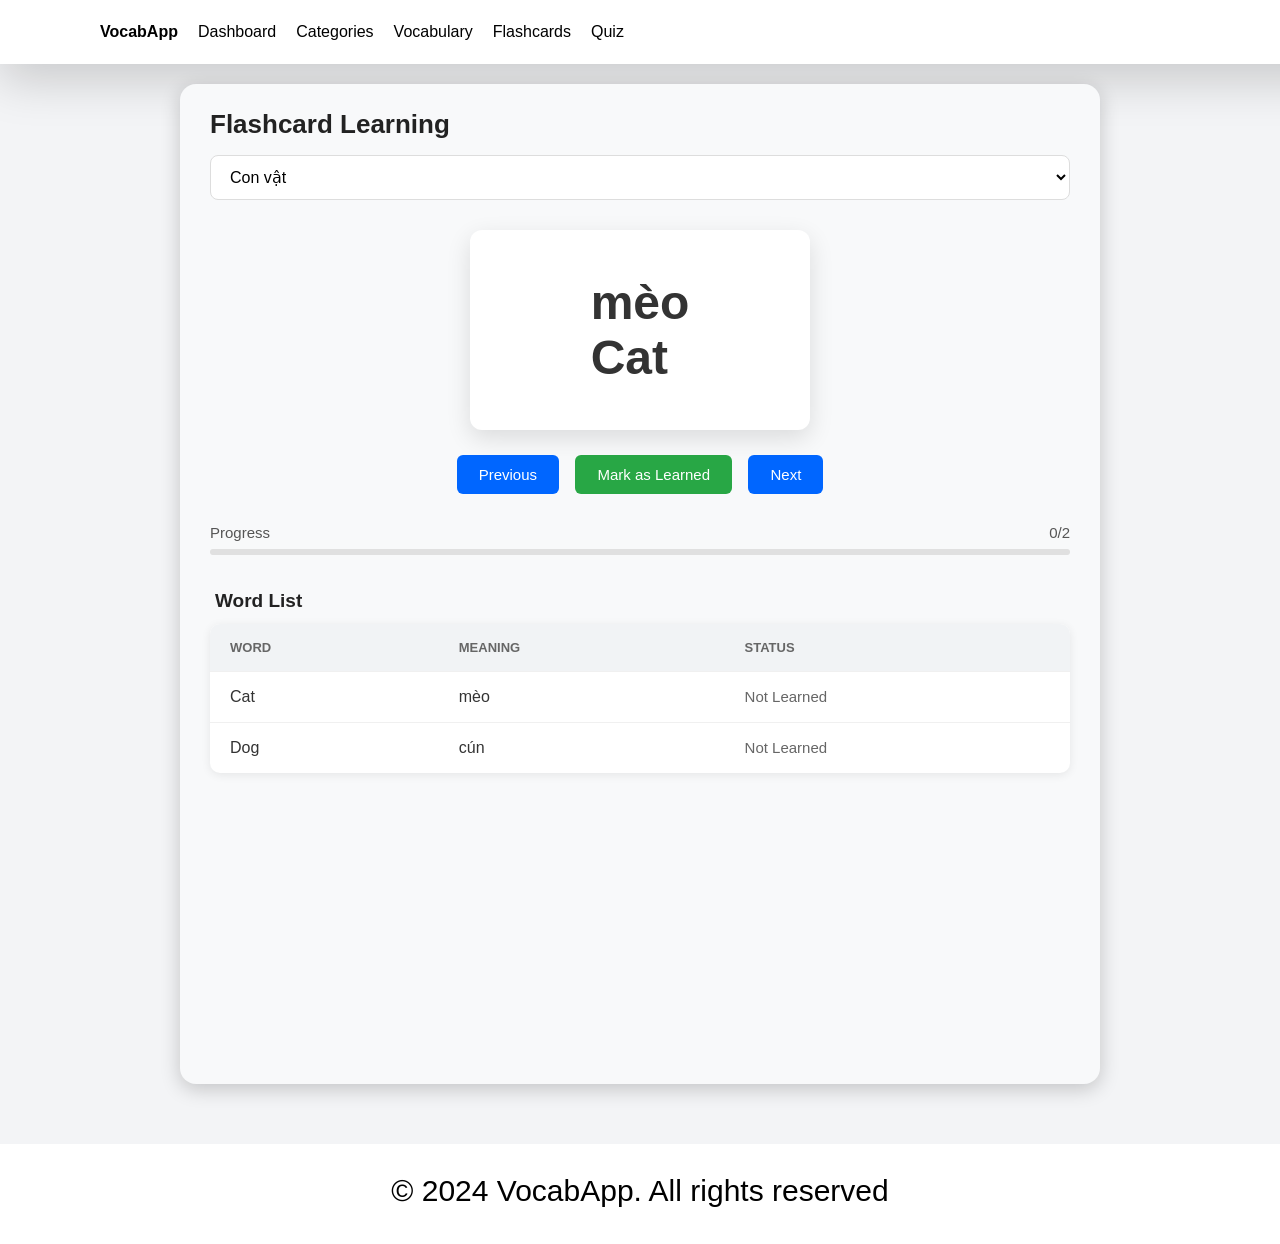
==== DỰ ÁN HỌC TỪ VỰNG NGOẠI NGỮ/flash card/index.html @ 01a1bfa6 "nop bai" ====
<!DOCTYPE html>
<html lang="en">
<head>
    <meta charset="UTF-8">
    <meta name="viewport" content="width=device-width, initial-scale=1.0">
    <title>Document</title>
    <link rel="stylesheet" href="./style.css">

</head>
<body>
      <header>
    <div class="start">
        <a href="../homepage/index.html"><b>VocabApp</b></a>
        <a>Dashboard</a>
        <a >Categories</a>
        <a href="../managent vocab word/index.html">Vocabulary</a>
        <a href="../flash card/index.html">Flashcards</a>
        <a href="../quizizz/index.html">Quiz</a>
    </div>
    
    <button class="logout">Logout</button>

  </header>




    <div class="app">
        <!-- Header -->
        <div class="header">
            <h1>Flashcard Learning</h1>
            <select class="lesson-select" id="lesson-select">
                <option value="">Con vật</option>
                <!-- Thêm các bài học khác ở đây -->
            </select>
        </div>

        <!-- Main Content -->
        <div class="main-content">
            <!-- Flashcard -->
            <div class="flashcard" id="flashcard">
                <div class="card-inner" id="card-inner">
                    <!-- Front -->
                    <div class="card-front">
                        <div class="word" id="front-word">mèo</div>
                    </div>
                    <!-- Back -->
                    <div class="card-back">
                        <div class="word" id="back-meaning">Cat</div>
                    </div>
                </div>
            </div>

            <!-- Control Buttons -->
            <div class="controls">
                <button class="btn btn-prev" id="btn-prev">Previous</button>
                <button class="btn btn-learned" id="btn-learned">Mark as Learned</button>
                <button class="btn btn-next" id="btn-next">Next</button>
            </div>

            <!-- Progress -->
            <div class="progress-container">
                <div class="progress-label">
                    <span>Progress</span>
                    <span id="progress-text">0/2</span>
                </div>
                <div class="progress-bar">
                    <div class="progress-fill" id="progress-fill"></div>
                </div>
            </div>

            <!-- Word List -->
            <div class="word-list">
                <h2>Word List</h2>
                <div class="table-container">
                    <table>
                        <thead>
                            <tr>
                                <th>WORD</th>
                                <th>MEANING</th>
                                <th>STATUS</th>
                            </tr>
                        </thead>
                        <tbody id="word-table-body">
                            <tr>
                                <td>Cat</td>
                                <td>mèo</td>
                                <td><span class="status">Not Learned</span></td>
                            </tr>
                            <tr>
                                <td>Dog</td>
                                <td>cún</td>
                                <td><span class="status">Not Learned</span></td>
                            </tr>
                        </tbody>
                    </table>
                </div>
            </div>
        </div>

</div>

<footer>
     <p>© 2024 VocabApp. All rights reserved</p>
</footer>

    

    <script src="./script.js"></script>
</body>
</html>
---- DỰ ÁN HỌC TỪ VỰNG NGOẠI NGỮ/flash card/style.css ----
*{
    padding: 0;
    margin: 0;
    box-sizing: border-box;
}

body{
    background-color: #f3f4f6;
    font-family: "Roboto", sans-serif;

}

header{
    background-color: #FFffff;
    display: flex;
    justify-content: space-between;
    height: 64px;
    width: 1520px;
    box-shadow: 0px 16px 48px 0px #0000002D;
 
}
.start{
    display: flex;
    justify-content: space-evenly;
    align-items: center;
    gap: 20px;
    margin-left: 100px;
}
.Categories{
  color: #4a90e2;
}
a{
  text-decoration: none;
  color: black;
  transition: 0.1s;
}
a:hover{
  color: #FFffff;
  text-align: center;
  background-color: #4a90e2;
  padding-top: 5px;
  width: 100px;
  height: 30px;
  transform: translate(1px);
  border-radius: 5px;
}


.logout{
    margin-top: 10px;
    margin-right: 100px;
    height: 47px;
     width: 119px;
     color: white;
     background-color: red;
     border: 5px;
     border-radius: 10px; 
     transition: 0.3s;
}
.logout:hover{
    padding: 10px;
    transform: translateX(10px); 
}

.app
{
    height: 1000px;
}




.app {
    width: 920px;
    margin: 20px auto;
    background: #f8f9fa;

    border-radius: 16px;
    padding: 25px 30px;
    font-family: Arial, sans-serif;
    min-height: 620px;
    box-shadow: 0 5px 20px rgba(0,0,0,0.2);
}


.header {
    margin-bottom: 25px;
}

.header h1 {
    font-size: 26px;
    margin: 0 0 15px 0;
    color: #222;
}

.lesson-select {
    width: 100%;
    padding: 12px 15px;
    font-size: 16px;
    border: 1px solid #ddd;
    border-radius: 8px;
    background: white;
}

.flashcard {
    width: 340px;
    height: 200px;
    margin: 30px auto 25px;
    background: white;
    border-radius: 12px;
    box-shadow: 0 8px 25px rgba(0,0,0,0.12);
    display: flex;
    align-items: center;
    justify-content: center;
    position: relative;
}

.word {
    font-size: 48px;
    font-weight: bold;
    color: #333;
}

.controls {
    text-align: center;
    margin: 20px 0 30px 0;
}

.btn {
    padding: 11px 22px;
    margin: 0 6px;
    border: none;
    border-radius: 6px;
    font-size: 15px;
    cursor: pointer;
}

.btn-prev {
    background: #0066ff;
    color: white;
}

.btn-learned {
    background: #28a745;
    color: white;
}

.btn-next {
    background: #0066ff;
    color: white;
}

.progress-container {
    margin-bottom: 35px;
}

.progress-label {
    display: flex;
    justify-content: space-between;
    font-size: 15px;
    color: #555;
    margin-bottom: 8px;
}

.progress-bar {
    height: 6px;
    background: #e0e0e0;
    border-radius: 10px;
}

.progress-fill {
    height: 100%;
    background: #0066ff;
    width: 0%;
    border-radius: 10px;
}


.word-list h2 {
    font-size: 19px;
    margin: 0 0 12px 5px;
    color: #222;
}

.table-container {
    background: white;
    border-radius: 10px;
    overflow: hidden;
    box-shadow: 0 2px 10px rgba(0,0,0,0.08);
}

table {
    width: 100%;
    border-collapse: collapse;
}

th, td {
    padding: 16px 20px;
    text-align: left;
}

th {
    background: #f1f3f5;
    font-size: 13px;
    font-weight: 600;
    color: #666;
    text-transform: uppercase;
}

td {
    font-size: 16px;
    color: #333;
    border-top: 1px solid #f0f0f0;
}

.status {
    color: #666;
    font-size: 15px;
}






footer{
    background-color: #FFffff;
    padding-top: 30px;
    text-align: center;
    margin-top: 60px;
    font-size: 30px;
    height: 100px;
}
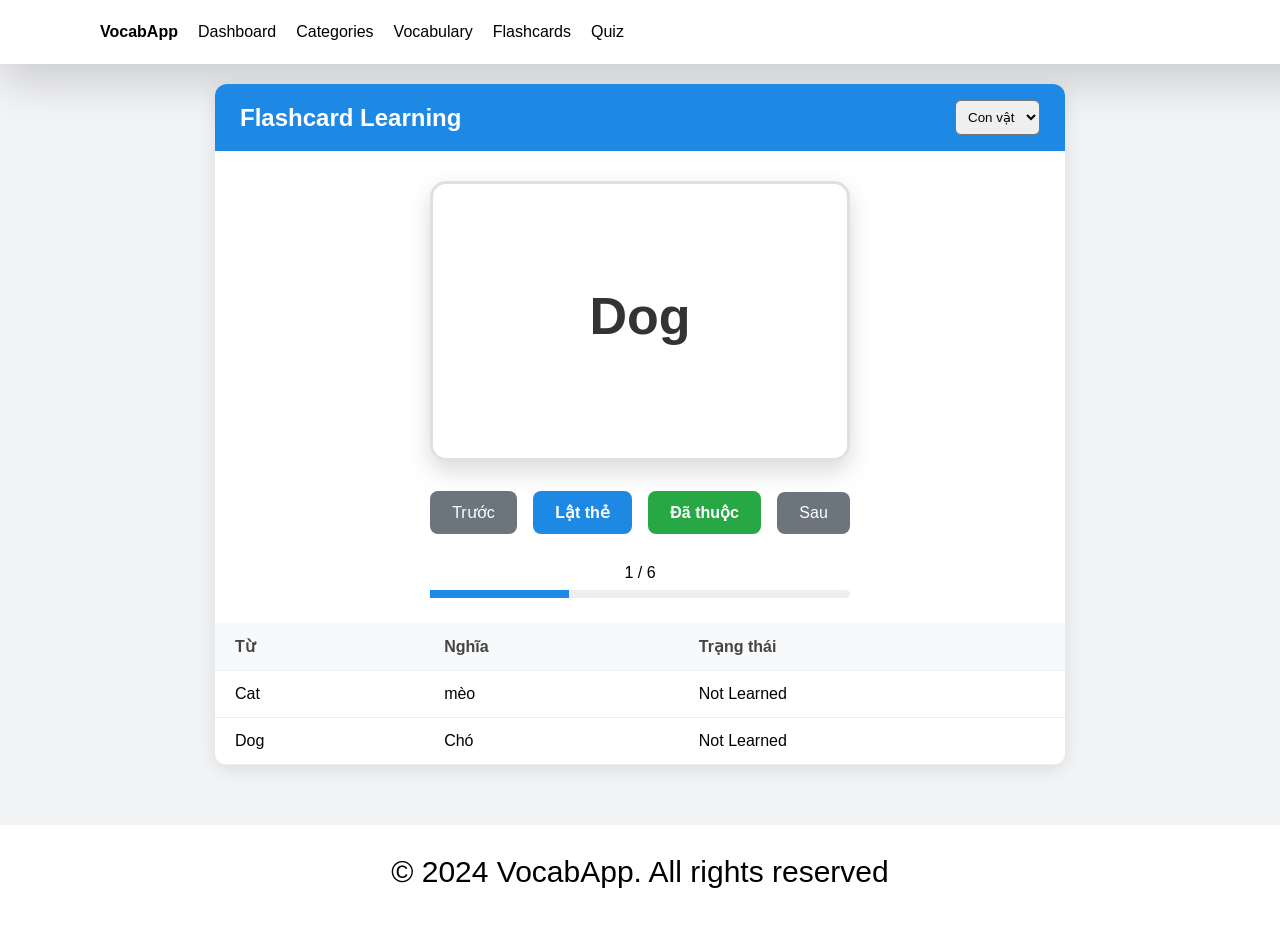
==== commit d6d58e53: "nop bai" ====
--- a/DỰ ÁN HỌC TỪ VỰNG NGOẠI NGỮ/flash card/index.html
+++ b/DỰ ÁN HỌC TỪ VỰNG NGOẠI NGỮ/flash card/index.html
@@ -23,80 +23,57 @@
   </header>
 
 
+<div class="container">
 
+    <div class="header">
+      <h2>Flashcard Learning</h2>
+      <select style="padding:8px; border-radius:6px;">
+        <option>Con vật</option>
+        <option>Cây cối</option>
+      </select>
+    </div>
 
-    <div class="app">
-        <!-- Header -->
-        <div class="header">
-            <h1>Flashcard Learning</h1>
-            <select class="lesson-select" id="lesson-select">
-                <option value="">Con vật</option>
-                <!-- Thêm các bài học khác ở đây -->
-            </select>
+    <div class="flashcard" id="flashcard">
+      <div class="card-inner" id="cardInner">
+
+        <div class="card-front">
+          <div>
+            <div id="frontWord" class="word">Dog</div>
+            <p style="color:#888; margin-top:10px;"></p>
+          </div>
         </div>
+        <div class="card-back">
+          <div>
+            
+          </div>
+        </div>
+      </div>
+    </div>
 
-        <!-- Main Content -->
-        <div class="main-content">
-            <!-- Flashcard -->
-            <div class="flashcard" id="flashcard">
-                <div class="card-inner" id="card-inner">
-                    <!-- Front -->
-                    <div class="card-front">
-                        <div class="word" id="front-word">mèo</div>
-                    </div>
-                    <!-- Back -->
-                    <div class="card-back">
-                        <div class="word" id="back-meaning">Cat</div>
-                    </div>
-                </div>
-            </div>
+    <div class="controls">
+      <button class="btn-prev" onclick="prevCard()"> Trước</button>
+      <button class="btn-flip" onclick="flipCard()">Lật thẻ</button>
+      <button class="btn-learned" onclick="markAsLearned()"> Đã thuộc</button>
+      <button class="btn-next" onclick="nextCard()">Sau </button>
+    </div>
 
-            <!-- Control Buttons -->
-            <div class="controls">
-                <button class="btn btn-prev" id="btn-prev">Previous</button>
-                <button class="btn btn-learned" id="btn-learned">Mark as Learned</button>
-                <button class="btn btn-next" id="btn-next">Next</button>
-            </div>
+    <div class="progress">
+      <span id="progressText">1 / 6</span>
+      <div style="height:8px; background:#eee; border-radius:4px; margin-top:8px;">
+        <div id="progressBar" class="progress-bar" style="width:33%"></div>
+      </div>
+    </div>
 
-            <!-- Progress -->
-            <div class="progress-container">
-                <div class="progress-label">
-                    <span>Progress</span>
-                    <span id="progress-text">0/2</span>
-                </div>
-                <div class="progress-bar">
-                    <div class="progress-fill" id="progress-fill"></div>
-                </div>
-            </div>
-
-            <!-- Word List -->
-            <div class="word-list">
-                <h2>Word List</h2>
-                <div class="table-container">
-                    <table>
-                        <thead>
-                            <tr>
-                                <th>WORD</th>
-                                <th>MEANING</th>
-                                <th>STATUS</th>
-                            </tr>
-                        </thead>
-                        <tbody id="word-table-body">
-                            <tr>
-                                <td>Cat</td>
-                                <td>mèo</td>
-                                <td><span class="status">Not Learned</span></td>
-                            </tr>
-                            <tr>
-                                <td>Dog</td>
-                                <td>cún</td>
-                                <td><span class="status">Not Learned</span></td>
-                            </tr>
-                        </tbody>
-                    </table>
-                </div>
-            </div>
-        </div>
+    <table>
+      <thead>
+        <tr>
+          <th>Từ</th>
+          <th>Nghĩa</th>
+          <th>Trạng thái</th>
+        </tr>
+      </thead>
+      <tbody id="wordList"></tbody>
+    </table>
 
 </div>
 
--- a/DỰ ÁN HỌC TỪ VỰNG NGOẠI NGỮ/flash card/style.css
+++ b/DỰ ÁN HỌC TỪ VỰNG NGOẠI NGỮ/flash card/style.css
@@ -62,165 +62,220 @@
     transform: translateX(10px); 
 }
 
-.app
-{
-    height: 1000px;
-}
-
-
-
-
-.app {
-    width: 920px;
-    margin: 20px auto;
-    background: #f8f9fa;
-
-    border-radius: 16px;
-    padding: 25px 30px;
-    font-family: Arial, sans-serif;
-    min-height: 620px;
-    box-shadow: 0 5px 20px rgba(0,0,0,0.2);
-}
-
-
-.header {
-    margin-bottom: 25px;
-}
-
-.header h1 {
-    font-size: 26px;
-    margin: 0 0 15px 0;
-    color: #222;
-}
-
-.lesson-select {
-    width: 100%;
-    padding: 12px 15px;
-    font-size: 16px;
-    border: 1px solid #ddd;
-    border-radius: 8px;
-    background: white;
-}
-
-.flashcard {
-    width: 340px;
-    height: 200px;
-    margin: 30px auto 25px;
-    background: white;
-    border-radius: 12px;
-    box-shadow: 0 8px 25px rgba(0,0,0,0.12);
-    display: flex;
-    align-items: center;
-    justify-content: center;
-    position: relative;
-}
-
-.word {
-    font-size: 48px;
-    font-weight: bold;
-    color: #333;
-}
-
-.controls {
-    text-align: center;
-    margin: 20px 0 30px 0;
-}
-
-.btn {
-    padding: 11px 22px;
-    margin: 0 6px;
-    border: none;
-    border-radius: 6px;
-    font-size: 15px;
-    cursor: pointer;
-}
-
-.btn-prev {
-    background: #0066ff;
-    color: white;
-}
-
-.btn-learned {
-    background: #28a745;
-    color: white;
-}
-
-.btn-next {
-    background: #0066ff;
-    color: white;
-}
-
-.progress-container {
-    margin-bottom: 35px;
-}
-
-.progress-label {
-    display: flex;
-    justify-content: space-between;
-    font-size: 15px;
-    color: #555;
-    margin-bottom: 8px;
-}
-
-.progress-bar {
-    height: 6px;
-    background: #e0e0e0;
-    border-radius: 10px;
-}
-
-.progress-fill {
-    height: 100%;
-    background: #0066ff;
-    width: 0%;
-    border-radius: 10px;
-}
-
-
-.word-list h2 {
-    font-size: 19px;
-    margin: 0 0 12px 5px;
-    color: #222;
-}
-
-.table-container {
-    background: white;
-    border-radius: 10px;
-    overflow: hidden;
-    box-shadow: 0 2px 10px rgba(0,0,0,0.08);
-}
-
-table {
-    width: 100%;
-    border-collapse: collapse;
-}
-
-th, td {
-    padding: 16px 20px;
-    text-align: left;
-}
-
-th {
-    background: #f1f3f5;
-    font-size: 13px;
-    font-weight: 600;
-    color: #666;
-    text-transform: uppercase;
-}
-
-td {
-    font-size: 16px;
-    color: #333;
-    border-top: 1px solid #f0f0f0;
-}
-
-.status {
-    color: #666;
-    font-size: 15px;
-}
-
-
-
-
+
+    .container {
+      max-width: 850px;
+      margin: 20px auto;
+      background-color: white;
+      box-shadow: 0 5px 20px rgba(0,0,0,0.1);
+      border-radius: 12px;
+      overflow: hidden;
+    }
+    .header {
+      background-color: #1e88e5;
+      color: white;
+      padding: 16px 25px;
+      display: flex;
+      justify-content: space-between;
+      align-items: center;
+    }
+
+    .header h2 {
+      font-size: 24px;
+    }
+
+    .flashcard {
+      width: 420px;
+      height: 280px;
+      margin: 30px auto;
+      perspective: 1200px;
+      cursor: pointer;
+    }
+
+    .card-inner {
+      position: relative;
+      width: 100%;
+      height: 100%;
+      transition: transform 0.7s ease;
+      transform-style: preserve-3d;
+      border-radius: 16px;
+      box-shadow: 0 10px 25px rgba(0,0,0,0.15);
+    }
+
+    .flipped .card-inner {
+      transform: rotateY(180deg);
+    }
+
+    .card-front, .card-back {
+      position: absolute;
+      width: 100%;
+      height: 100%;
+
+      display: flex;
+      align-items: center;
+      justify-content: center;
+      border-radius: 16px;
+    }
+
+    .card-front {
+      background-color: #ffffff;
+      border: 3px solid #e0e0e0;
+    }
+
+    .card-back {
+   
+      color: white;
+
+    }
+
+    .word {
+      font-size: 52px;
+      font-weight: bold;
+      color: #333;
+    }
+
+    .translation {
+      font-size: 46px;
+      font-weight: bold;
+    }
+
+    .pronounce {
+      margin-top: 12px;
+      font-size: 20px;
+      opacity: 0.9;
+    }
+
+    .controls {
+      text-align: center;
+      margin: 20px 0 30px 0;
+    }
+
+    button {
+      padding: 12px 22px;
+      margin: 0 6px;
+      font-size: 16px;
+      border: none;
+      border-radius: 8px;
+
+      transition: all 0.3s;
+    }
+
+    .btn-prev, .btn-next {
+      background-color: #6c757d;
+      color: white;
+    }
+
+    .btn-flip {
+      background-color: #1e88e5;
+      color: white;
+      font-weight: bold;
+    }
+
+    .btn-learned {
+      background-color: #28a745;
+      color: white;
+      font-weight: bold;
+    }
+
+    button:hover {
+      transform: translateY(-2px);
+      box-shadow: 0 5px 10px rgba(0,0,0,0.2);
+    }
+
+    .progress {
+      width: 420px;
+      margin: 0 auto 25px;
+      text-align: center;
+    }
+
+    .progress-info {
+      display: flex;
+      justify-content: space-between;
+      font-size: 15px;
+      margin-bottom: 8px;
+      color: #555;
+    }
+
+    .progress-bar-container {
+      height: 10px;
+      background-color: #e0e0e0;
+      border-radius: 10px;
+      overflow: hidden;
+    }
+
+    .progress-bar {
+      height: 100%;
+      background-color: #1e88e5;
+      width: 0%;
+      transition: width 0.4s ease;
+    }
+
+    .pagination {
+      text-align: center;
+      margin: 20px 0;
+    }
+
+    .pagination button {
+      padding: 8px 14px;
+      margin: 0 3px;
+      background-color: #f1f1f1;
+      color: #333;
+    }
+
+    .pagination button.active {
+      background-color: #1e88e5;
+      color: white;
+    }
+
+    table {
+      width: 100%;
+      border-collapse: collapse;
+    }
+
+    th, td {
+      padding: 14px 20px;
+      text-align: left;
+      border-bottom: 1px solid #eee;
+    }
+
+    th {
+      background-color: #f8f9fa;
+      color: #444;
+    }
+
+    .learned {
+      color: #28a745;
+      font-weight: bold;
+    }
+
+    .footer {
+      text-align: center;
+      padding: 16px;
+      color: #777;
+      font-size: 14px;
+      border-top: 1px solid #eee;
+    }
+
+    .modal {
+      display: none;
+      position: fixed;
+      top: 0; left: 0;
+      width: 100%; height: 100%;
+      background-color: rgba(0,0,0,0.65);
+      justify-content: center;
+      align-items: center;
+
+    }
+
+    .modal-content {
+      background-color: white;
+      padding: 30px;
+      border-radius: 12px;
+      width: 90%;
+      max-width: 400px;
+      text-align: center;
+      box-shadow: 0 10px 30px rgba(0,0,0,0.3);
+    }
 
 
 footer{
